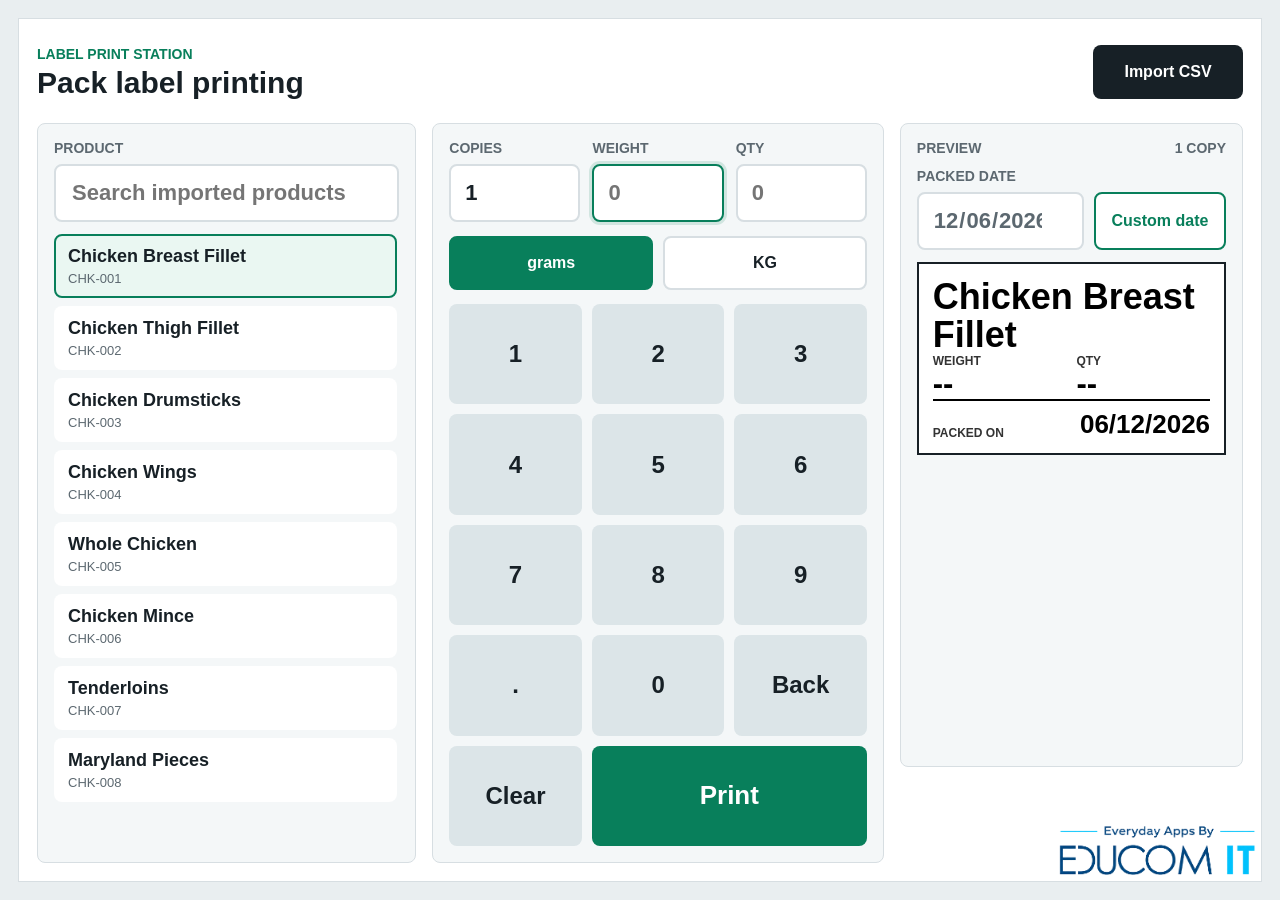
==== awc/index.html @ c5be1747 "Use lowercase awc path" ====
<!doctype html>
<html lang="en">
  <head>
    <meta charset="utf-8">
    <meta name="viewport" content="width=device-width, initial-scale=1">
    <title>Label Print Station</title>
    <link rel="stylesheet" href="styles.css">
  </head>
  <body>
    <main class="app-shell">
      <section class="workspace" aria-label="Label printing controls">
        <header class="topbar">
          <div>
            <p class="eyebrow">Label Print Station</p>
            <h1>Pack label printing</h1>
          </div>
          <label class="import-button">
            Import CSV
            <input id="productImport" type="file" accept=".csv,text/csv">
          </label>
        </header>

        <div class="main-grid">
          <section class="product-panel" aria-label="Products">
            <label class="field-label" for="productSearch">Product</label>
            <input id="productSearch" class="search-input" type="search" placeholder="Search imported products" autocomplete="off">
            <div id="productList" class="product-list" role="listbox" aria-label="Imported products"></div>
          </section>

          <section class="entry-panel" aria-label="Label inputs">
            <div class="field-grid">
              <label class="touch-field">
                <span>Copies</span>
                <input id="copiesInput" class="keypad-target" inputmode="numeric" type="text" value="1" readonly>
              </label>
              <label class="touch-field">
                <span>Weight</span>
                <input id="weightInput" class="keypad-target" inputmode="decimal" type="text" value="" placeholder="0" readonly>
              </label>
              <label class="touch-field">
                <span>QTY</span>
                <input id="qtyInput" class="keypad-target" inputmode="numeric" type="text" value="" placeholder="0" readonly>
              </label>
            </div>

            <div class="unit-row" role="group" aria-label="Weight unit">
              <button id="gramsButton" class="unit-button is-active" type="button" data-unit="grams">grams</button>
              <button id="kgButton" class="unit-button" type="button" data-unit="KG">KG</button>
            </div>

            <section class="keypad" aria-label="Onscreen keypad">
              <button type="button" data-key="1">1</button>
              <button type="button" data-key="2">2</button>
              <button type="button" data-key="3">3</button>
              <button type="button" data-key="4">4</button>
              <button type="button" data-key="5">5</button>
              <button type="button" data-key="6">6</button>
              <button type="button" data-key="7">7</button>
              <button type="button" data-key="8">8</button>
              <button type="button" data-key="9">9</button>
              <button type="button" data-key=".">.</button>
              <button type="button" data-key="0">0</button>
              <button type="button" data-action="back">Back</button>
              <button class="wide" type="button" data-action="clear">Clear</button>
              <button class="wide primary" id="printButton" type="button">Print</button>
            </section>
          </section>

          <section class="preview-panel" aria-label="Label preview">
            <div class="preview-header">
              <span>Preview</span>
              <span id="copySummary">1 copy</span>
            </div>
            <div class="packed-date-control">
              <label class="touch-field" for="packedDateInput">
                <span>Packed date</span>
                <input id="packedDateInput" type="date" disabled>
              </label>
              <button id="packedDateToggle" class="date-toggle-button" type="button">Custom date</button>
            </div>
            <div class="label-preview">
              <div class="label-product" id="previewProduct">Select a product</div>
              <div class="label-meta">
                <div>
                  <span>WEIGHT</span>
                  <strong id="previewWeight">--</strong>
                </div>
                <div>
                  <span>QTY</span>
                  <strong id="previewQty">--</strong>
                </div>
              </div>
              <div class="packed-row">
                <span>PACKED ON</span>
                <strong id="packedDate"></strong>
              </div>
            </div>
          </section>
        </div>
      </section>
    </main>

    <a class="partner-logo-link" href="https://www.educomit.com.au" target="_blank" rel="noopener noreferrer" aria-label="Visit Educom IT">
      <img src="../assets/educom-it-logo.png" alt="Educom IT">
    </a>

    <div id="printArea" aria-hidden="true"></div>
    <script src="app.js"></script>
  </body>
</html>
---- awc/styles.css ----
:root {
  color-scheme: light;
  --ink: #172026;
  --muted: #5c6870;
  --line: #d7dee2;
  --surface: #ffffff;
  --panel: #f4f7f8;
  --accent: #087f5b;
  --accent-dark: #056647;
  --warning: #b95d12;
}

* {
  box-sizing: border-box;
}

body {
  margin: 0;
  min-height: 100vh;
  color: var(--ink);
  background: #e9eef0;
  font-family: Arial, Helvetica, sans-serif;
}

button,
input {
  font: inherit;
}

.app-shell {
  min-height: 100vh;
  padding: 18px;
}

.workspace {
  min-height: calc(100vh - 36px);
  display: flex;
  flex-direction: column;
  gap: 16px;
  padding: 18px;
  background: var(--surface);
  border: 1px solid var(--line);
}

.topbar {
  display: flex;
  align-items: center;
  justify-content: space-between;
  gap: 16px;
  min-height: 70px;
}

.eyebrow {
  margin: 0 0 4px;
  color: var(--accent);
  font-size: 14px;
  font-weight: 700;
  text-transform: uppercase;
}

h1 {
  margin: 0;
  font-size: 30px;
  line-height: 1.1;
  letter-spacing: 0;
}

.import-button {
  position: relative;
  display: inline-flex;
  align-items: center;
  justify-content: center;
  min-width: 150px;
  min-height: 54px;
  padding: 0 18px;
  color: #fff;
  background: var(--ink);
  border-radius: 8px;
  font-weight: 700;
  cursor: pointer;
}

.import-button input {
  position: absolute;
  inset: 0;
  opacity: 0;
  cursor: pointer;
}

.main-grid {
  flex: 1;
  display: grid;
  grid-template-columns: minmax(260px, 1.05fr) minmax(360px, 1.25fr) minmax(280px, 0.95fr);
  gap: 16px;
  min-height: 0;
}

.product-panel,
.entry-panel,
.preview-panel {
  min-width: 0;
  padding: 16px;
  background: var(--panel);
  border: 1px solid var(--line);
  border-radius: 8px;
}

.product-panel {
  display: flex;
  flex-direction: column;
  min-height: 0;
}

.field-label,
.touch-field span {
  display: block;
  margin-bottom: 8px;
  color: var(--muted);
  font-size: 14px;
  font-weight: 700;
  text-transform: uppercase;
}

.search-input,
.touch-field input {
  width: 100%;
  min-height: 58px;
  border: 2px solid var(--line);
  border-radius: 8px;
  background: #fff;
  color: var(--ink);
  font-size: 22px;
  font-weight: 700;
}

.search-input {
  padding: 0 16px;
  margin-bottom: 12px;
}

.touch-field input {
  padding: 0 14px;
  cursor: pointer;
}

.touch-field input.is-active {
  border-color: var(--accent);
  box-shadow: 0 0 0 3px rgba(8, 127, 91, 0.15);
}

.product-list {
  overflow: auto;
  display: grid;
  gap: 8px;
  padding-right: 2px;
}

.product-option {
  width: 100%;
  min-height: 62px;
  padding: 10px 12px;
  text-align: left;
  background: #fff;
  border: 2px solid transparent;
  border-radius: 8px;
  color: var(--ink);
  cursor: pointer;
}

.product-option strong,
.product-option span {
  display: block;
  overflow: hidden;
  text-overflow: ellipsis;
  white-space: nowrap;
}

.product-option strong {
  font-size: 18px;
}

.product-option span {
  margin-top: 4px;
  color: var(--muted);
  font-size: 13px;
}

.product-option.is-selected {
  border-color: var(--accent);
  background: #eaf7f2;
}

.entry-panel {
  display: flex;
  flex-direction: column;
  gap: 14px;
}

.field-grid {
  display: grid;
  grid-template-columns: repeat(3, minmax(0, 1fr));
  gap: 12px;
}

.unit-row {
  display: grid;
  grid-template-columns: 1fr 1fr;
  gap: 10px;
}

.unit-button {
  min-height: 54px;
  border: 2px solid var(--line);
  border-radius: 8px;
  background: #fff;
  color: var(--ink);
  font-weight: 800;
  cursor: pointer;
}

.unit-button.is-active {
  border-color: var(--accent);
  color: #fff;
  background: var(--accent);
}

.packed-date-control {
  display: grid;
  grid-template-columns: minmax(0, 1fr) 132px;
  align-items: end;
  gap: 10px;
}

.packed-date-control input:disabled {
  color: var(--muted);
  opacity: 1;
}

.date-toggle-button {
  min-height: 58px;
  border: 2px solid var(--accent);
  border-radius: 8px;
  background: #fff;
  color: var(--accent);
  font-weight: 800;
  cursor: pointer;
}

.date-toggle-button.is-active {
  color: #fff;
  background: var(--warning);
  border-color: var(--warning);
}

.keypad {
  flex: 1;
  display: grid;
  grid-template-columns: repeat(3, 1fr);
  gap: 10px;
  min-height: 330px;
}

.keypad button {
  min-height: 58px;
  border: 0;
  border-radius: 8px;
  background: #dce5e8;
  color: var(--ink);
  font-size: 24px;
  font-weight: 800;
  cursor: pointer;
}

.keypad button:active,
.product-option:active,
.unit-button:active,
.date-toggle-button:active,
.import-button:active {
  transform: translateY(1px);
}

.keypad .wide {
  grid-column: span 1;
}

.keypad .primary {
  grid-column: span 2;
  color: #fff;
  background: var(--accent);
  font-size: 26px;
}

.keypad .primary:hover,
.import-button:hover {
  background: var(--accent-dark);
}

.preview-panel {
  display: flex;
  flex-direction: column;
  gap: 12px;
  margin-bottom: 96px;
}

.preview-header {
  display: flex;
  align-items: center;
  justify-content: space-between;
  gap: 10px;
  color: var(--muted);
  font-size: 14px;
  font-weight: 700;
  text-transform: uppercase;
}

.label-preview,
.print-label {
  width: 100%;
  aspect-ratio: 100 / 48;
  display: flex;
  flex-direction: column;
  justify-content: space-between;
  padding: 4.5%;
  background: #fff;
  border: 2px solid var(--ink);
  color: #000;
}

.label-product {
  min-height: 38%;
  display: flex;
  align-items: flex-start;
  font-size: clamp(22px, 3.2vw, 36px);
  font-weight: 900;
  line-height: 1.05;
  overflow-wrap: anywhere;
}

.label-meta {
  display: grid;
  grid-template-columns: 1fr 1fr;
  gap: 10px;
}

.label-meta span,
.packed-row span {
  display: block;
  font-size: 12px;
  font-weight: 800;
  color: #333;
}

.label-meta strong {
  display: block;
  font-size: clamp(20px, 2.7vw, 31px);
  line-height: 1;
}

.packed-row {
  display: flex;
  align-items: end;
  justify-content: space-between;
  gap: 12px;
  border-top: 2px solid #000;
  padding-top: 8px;
}

.packed-row strong {
  font-size: clamp(18px, 2.2vw, 26px);
}

.partner-logo-link {
  position: fixed;
  right: 20px;
  bottom: 20px;
  z-index: 20;
  display: inline-flex;
  width: clamp(150px, 16vw, 240px);
  align-items: center;
  justify-content: center;
  line-height: 0;
}

.partner-logo-link img {
  display: block;
  width: 100%;
  height: auto;
}

.partner-logo-link:focus-visible {
  outline: 3px solid var(--accent);
  outline-offset: 3px;
}

#printArea {
  display: none;
}

@media (max-width: 980px) {
  .app-shell {
    padding: 10px;
  }

  .workspace {
    min-height: calc(100vh - 20px);
    padding: 12px;
  }

  .main-grid {
    grid-template-columns: 1fr;
  }

  .product-list {
    max-height: 260px;
  }

  .field-grid {
    grid-template-columns: repeat(3, minmax(0, 1fr));
  }
}

@media (max-height: 820px) and (min-width: 981px) {
  .app-shell {
    height: 100vh;
    min-height: 0;
    padding: 6px;
  }

  .workspace {
    min-height: 0;
    height: calc(100vh - 12px);
    gap: 10px;
    padding: 12px;
  }

  .topbar {
    min-height: 54px;
  }

  h1 {
    font-size: 25px;
  }

  .product-panel,
  .entry-panel,
  .preview-panel {
    padding: 12px;
  }

  .preview-panel {
    margin-bottom: 84px;
  }

  .search-input,
  .touch-field input,
  .unit-button,
  .date-toggle-button,
  .keypad button {
    min-height: 50px;
  }

  .keypad {
    min-height: 270px;
    gap: 8px;
  }
}

@media (max-width: 640px) {
  .topbar {
    align-items: stretch;
    flex-direction: column;
  }

  h1 {
    font-size: 25px;
  }

  .import-button {
    width: 100%;
  }

  .field-grid {
    grid-template-columns: 1fr;
  }

  .packed-date-control {
    grid-template-columns: 1fr;
  }

  .partner-logo-link {
    right: 10px;
    bottom: 10px;
    width: 128px;
  }

  .preview-panel {
    margin-bottom: 64px;
  }
}

@page {
  size: 100mm 48mm;
  margin: 0;
}

@media print {
  html,
  body {
    width: 100mm;
    margin: 0;
    background: #fff;
  }

  .app-shell {
    display: none;
  }

  .partner-logo-link {
    display: none;
  }

  #printArea {
    display: block;
  }

  .print-label {
    width: 100mm;
    height: 48mm;
    aspect-ratio: auto;
    page-break-after: always;
    break-after: page;
    border: 0;
  }

  .print-label:last-child {
    page-break-after: auto;
    break-after: auto;
  }

  .print-label .label-product {
    font-size: 21pt;
  }

  .print-label .label-meta strong {
    font-size: 18pt;
  }

  .print-label .packed-row strong {
    font-size: 15pt;
  }
}
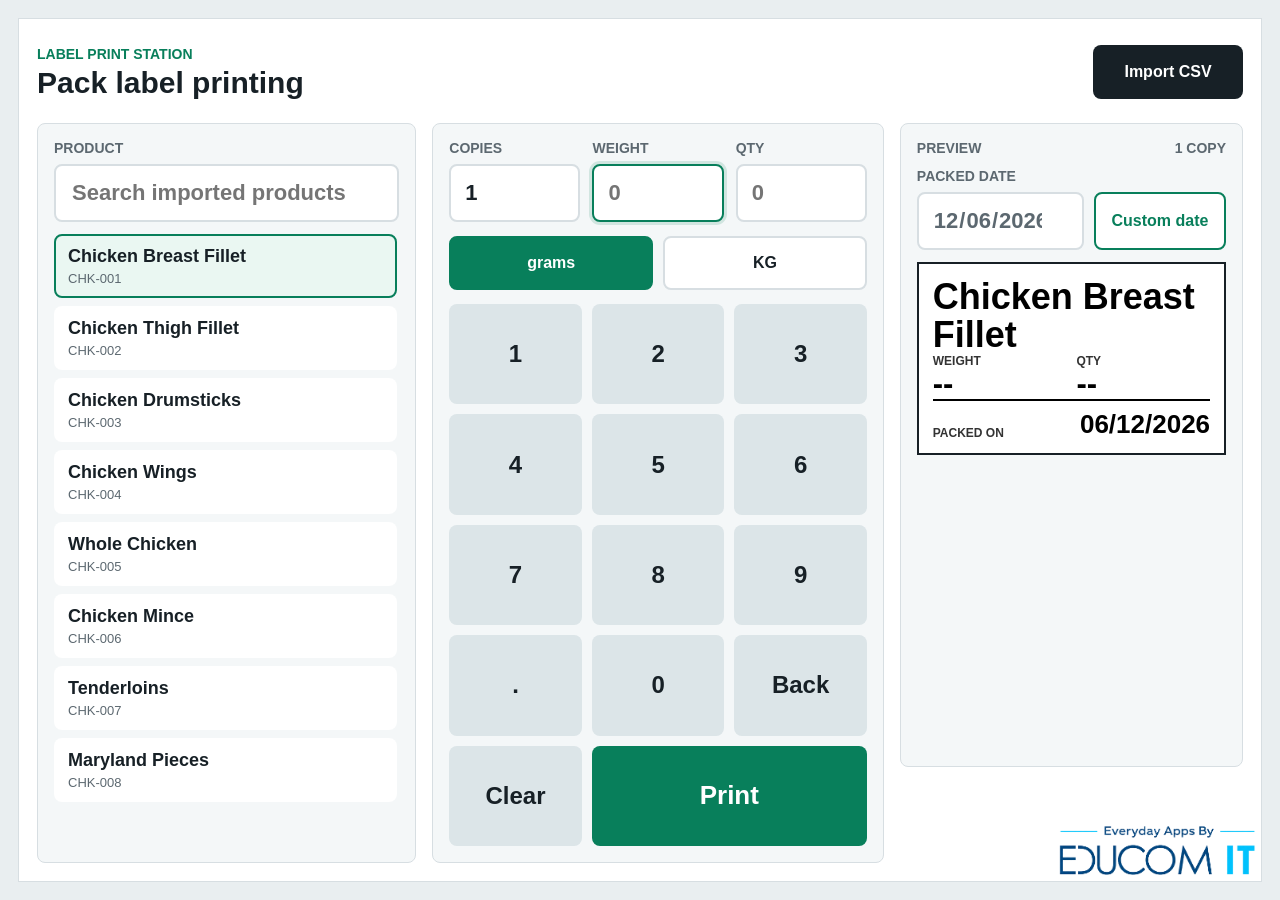
==== commit d18b216f: "Add local label print app" ====
--- a/awc/index.html
+++ b/awc/index.html
@@ -14,10 +14,13 @@
             <p class="eyebrow">Label Print Station</p>
             <h1>Pack label printing</h1>
           </div>
-          <label class="import-button">
-            Import CSV
-            <input id="productImport" type="file" accept=".csv,text/csv">
-          </label>
+          <div class="topbar-actions">
+            <button id="settingsButton" class="secondary-button" type="button" hidden>Settings</button>
+            <label class="import-button">
+              Import CSV
+              <input id="productImport" type="file" accept=".csv,text/csv">
+            </label>
+          </div>
         </header>
 
         <div class="main-grid">
@@ -105,6 +108,46 @@
     </a>
 
     <div id="printArea" aria-hidden="true"></div>
+
+    <dialog id="settingsDialog" class="settings-dialog" aria-labelledby="settingsTitle">
+      <form method="dialog" class="settings-panel">
+        <header class="settings-header">
+          <h2 id="settingsTitle">Print settings</h2>
+          <button class="icon-button" id="settingsCloseButton" type="button" aria-label="Close settings">x</button>
+        </header>
+        <label class="settings-field">
+          <span>Printer</span>
+          <select id="printerSelect"></select>
+        </label>
+        <label class="settings-field">
+          <span>Preset</span>
+          <input id="presetInput" type="text" placeholder="Optional preset name">
+        </label>
+        <label class="settings-field">
+          <span>Media</span>
+          <input id="mediaInput" type="text" value="Custom.100x48mm">
+        </label>
+        <label class="settings-field">
+          <span>Orientation</span>
+          <select id="orientationSelect">
+            <option value="portrait">Portrait</option>
+            <option value="landscape">Landscape</option>
+          </select>
+        </label>
+        <label class="settings-check">
+          <input id="fitToPageInput" type="checkbox" checked>
+          <span>Fit to page</span>
+        </label>
+        <label class="settings-field">
+          <span>Advanced lp options</span>
+          <input id="rawOptionsInput" type="text" placeholder="Example: print-quality=5 sides=one-sided">
+        </label>
+        <p id="settingsStatus" class="settings-status" role="status"></p>
+        <footer class="settings-footer">
+          <button id="saveSettingsButton" class="primary-action" type="button">Save</button>
+        </footer>
+      </form>
+    </dialog>
     <script src="app.js"></script>
   </body>
 </html>
--- a/awc/styles.css
+++ b/awc/styles.css
@@ -50,6 +50,12 @@
   min-height: 70px;
 }
 
+.topbar-actions {
+  display: flex;
+  align-items: center;
+  gap: 10px;
+}
+
 .eyebrow {
   margin: 0 0 4px;
   color: var(--accent);
@@ -80,6 +86,17 @@
   cursor: pointer;
 }
 
+.secondary-button {
+  min-width: 128px;
+  min-height: 54px;
+  border: 2px solid var(--ink);
+  border-radius: 8px;
+  background: #fff;
+  color: var(--ink);
+  font-weight: 800;
+  cursor: pointer;
+}
+
 .import-button input {
   position: absolute;
   inset: 0;
@@ -275,6 +292,7 @@
 .product-option:active,
 .unit-button:active,
 .date-toggle-button:active,
+.secondary-button:active,
 .import-button:active {
   transform: translateY(1px);
 }
@@ -396,6 +414,105 @@
   display: none;
 }
 
+.settings-dialog {
+  width: min(520px, calc(100vw - 28px));
+  padding: 0;
+  border: 0;
+  border-radius: 8px;
+  color: var(--ink);
+  background: #fff;
+}
+
+.settings-dialog::backdrop {
+  background: rgba(23, 32, 38, 0.42);
+}
+
+.settings-panel {
+  display: grid;
+  gap: 14px;
+  padding: 18px;
+}
+
+.settings-header,
+.settings-footer {
+  display: flex;
+  align-items: center;
+  justify-content: space-between;
+  gap: 12px;
+}
+
+.settings-header h2 {
+  margin: 0;
+  font-size: 22px;
+}
+
+.icon-button {
+  width: 42px;
+  height: 42px;
+  border: 0;
+  border-radius: 8px;
+  background: #dce5e8;
+  color: var(--ink);
+  font-size: 20px;
+  font-weight: 900;
+  cursor: pointer;
+}
+
+.settings-field span,
+.settings-check span {
+  display: block;
+  margin-bottom: 7px;
+  color: var(--muted);
+  font-size: 13px;
+  font-weight: 800;
+  text-transform: uppercase;
+}
+
+.settings-field input,
+.settings-field select {
+  width: 100%;
+  min-height: 48px;
+  padding: 0 12px;
+  border: 2px solid var(--line);
+  border-radius: 8px;
+  background: #fff;
+  color: var(--ink);
+}
+
+.settings-check {
+  display: flex;
+  align-items: center;
+  gap: 10px;
+}
+
+.settings-check input {
+  width: 22px;
+  height: 22px;
+}
+
+.settings-check span {
+  margin: 0;
+}
+
+.settings-status {
+  min-height: 20px;
+  margin: 0;
+  color: var(--muted);
+  font-size: 14px;
+  font-weight: 700;
+}
+
+.primary-action {
+  min-width: 128px;
+  min-height: 50px;
+  border: 0;
+  border-radius: 8px;
+  background: var(--accent);
+  color: #fff;
+  font-weight: 800;
+  cursor: pointer;
+}
+
 @media (max-width: 980px) {
   .app-shell {
     padding: 10px;
@@ -471,11 +588,17 @@
     flex-direction: column;
   }
 
+  .topbar-actions {
+    align-items: stretch;
+    flex-direction: column;
+  }
+
   h1 {
     font-size: 25px;
   }
 
-  .import-button {
+  .import-button,
+  .secondary-button {
     width: 100%;
   }
 
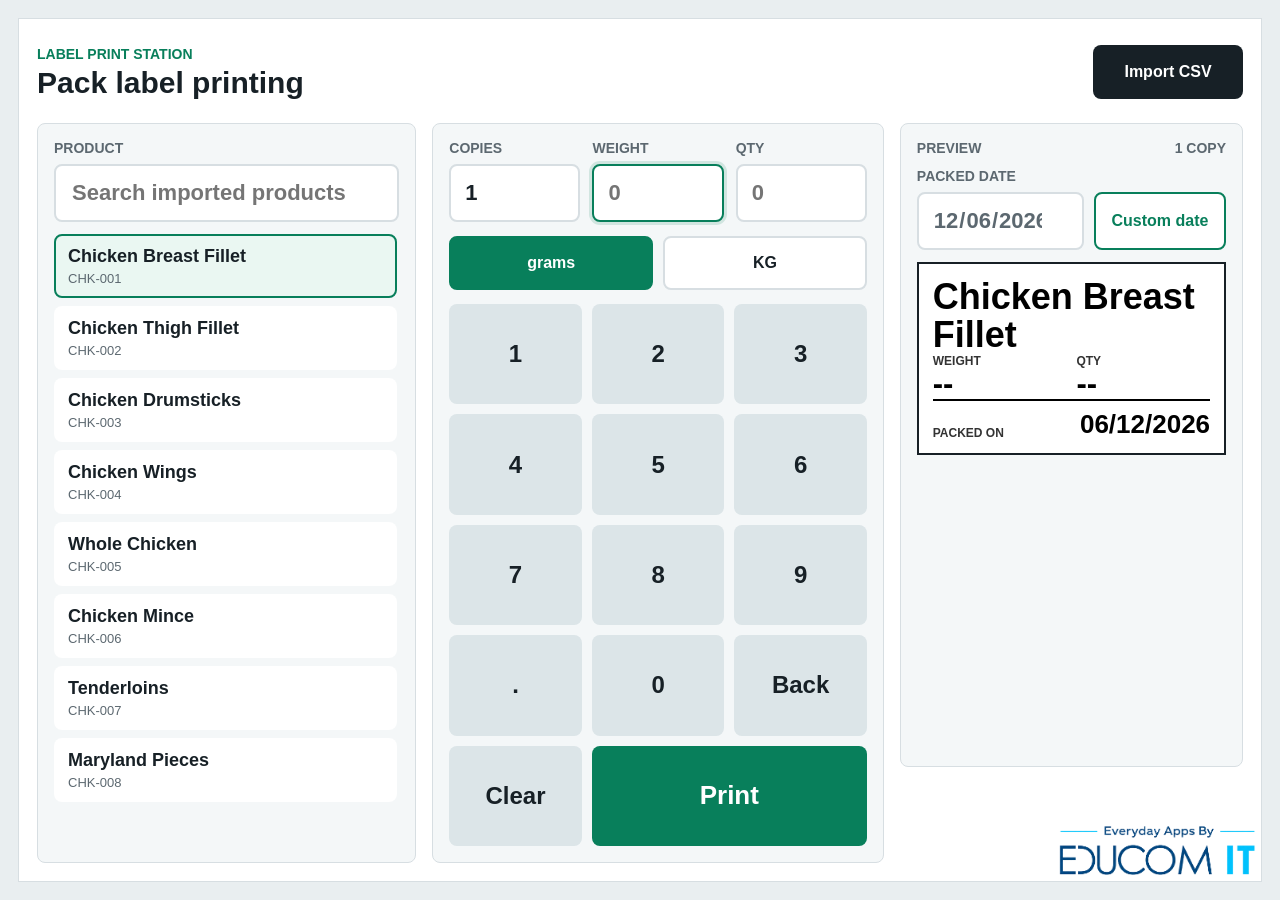
==== commit c621f4c0: "Revert "Add local label print app" This reverts commit d18b216fd42761d98570e8f2b2d6c0815d90d41e." ====
--- a/awc/index.html
+++ b/awc/index.html
@@ -14,13 +14,10 @@
             <p class="eyebrow">Label Print Station</p>
             <h1>Pack label printing</h1>
           </div>
-          <div class="topbar-actions">
-            <button id="settingsButton" class="secondary-button" type="button" hidden>Settings</button>
-            <label class="import-button">
-              Import CSV
-              <input id="productImport" type="file" accept=".csv,text/csv">
-            </label>
-          </div>
+          <label class="import-button">
+            Import CSV
+            <input id="productImport" type="file" accept=".csv,text/csv">
+          </label>
         </header>
 
         <div class="main-grid">
@@ -108,46 +105,6 @@
     </a>
 
     <div id="printArea" aria-hidden="true"></div>
-
-    <dialog id="settingsDialog" class="settings-dialog" aria-labelledby="settingsTitle">
-      <form method="dialog" class="settings-panel">
-        <header class="settings-header">
-          <h2 id="settingsTitle">Print settings</h2>
-          <button class="icon-button" id="settingsCloseButton" type="button" aria-label="Close settings">x</button>
-        </header>
-        <label class="settings-field">
-          <span>Printer</span>
-          <select id="printerSelect"></select>
-        </label>
-        <label class="settings-field">
-          <span>Preset</span>
-          <input id="presetInput" type="text" placeholder="Optional preset name">
-        </label>
-        <label class="settings-field">
-          <span>Media</span>
-          <input id="mediaInput" type="text" value="Custom.100x48mm">
-        </label>
-        <label class="settings-field">
-          <span>Orientation</span>
-          <select id="orientationSelect">
-            <option value="portrait">Portrait</option>
-            <option value="landscape">Landscape</option>
-          </select>
-        </label>
-        <label class="settings-check">
-          <input id="fitToPageInput" type="checkbox" checked>
-          <span>Fit to page</span>
-        </label>
-        <label class="settings-field">
-          <span>Advanced lp options</span>
-          <input id="rawOptionsInput" type="text" placeholder="Example: print-quality=5 sides=one-sided">
-        </label>
-        <p id="settingsStatus" class="settings-status" role="status"></p>
-        <footer class="settings-footer">
-          <button id="saveSettingsButton" class="primary-action" type="button">Save</button>
-        </footer>
-      </form>
-    </dialog>
     <script src="app.js"></script>
   </body>
 </html>
--- a/awc/styles.css
+++ b/awc/styles.css
@@ -50,12 +50,6 @@
   min-height: 70px;
 }
 
-.topbar-actions {
-  display: flex;
-  align-items: center;
-  gap: 10px;
-}
-
 .eyebrow {
   margin: 0 0 4px;
   color: var(--accent);
@@ -86,17 +80,6 @@
   cursor: pointer;
 }
 
-.secondary-button {
-  min-width: 128px;
-  min-height: 54px;
-  border: 2px solid var(--ink);
-  border-radius: 8px;
-  background: #fff;
-  color: var(--ink);
-  font-weight: 800;
-  cursor: pointer;
-}
-
 .import-button input {
   position: absolute;
   inset: 0;
@@ -292,7 +275,6 @@
 .product-option:active,
 .unit-button:active,
 .date-toggle-button:active,
-.secondary-button:active,
 .import-button:active {
   transform: translateY(1px);
 }
@@ -414,105 +396,6 @@
   display: none;
 }
 
-.settings-dialog {
-  width: min(520px, calc(100vw - 28px));
-  padding: 0;
-  border: 0;
-  border-radius: 8px;
-  color: var(--ink);
-  background: #fff;
-}
-
-.settings-dialog::backdrop {
-  background: rgba(23, 32, 38, 0.42);
-}
-
-.settings-panel {
-  display: grid;
-  gap: 14px;
-  padding: 18px;
-}
-
-.settings-header,
-.settings-footer {
-  display: flex;
-  align-items: center;
-  justify-content: space-between;
-  gap: 12px;
-}
-
-.settings-header h2 {
-  margin: 0;
-  font-size: 22px;
-}
-
-.icon-button {
-  width: 42px;
-  height: 42px;
-  border: 0;
-  border-radius: 8px;
-  background: #dce5e8;
-  color: var(--ink);
-  font-size: 20px;
-  font-weight: 900;
-  cursor: pointer;
-}
-
-.settings-field span,
-.settings-check span {
-  display: block;
-  margin-bottom: 7px;
-  color: var(--muted);
-  font-size: 13px;
-  font-weight: 800;
-  text-transform: uppercase;
-}
-
-.settings-field input,
-.settings-field select {
-  width: 100%;
-  min-height: 48px;
-  padding: 0 12px;
-  border: 2px solid var(--line);
-  border-radius: 8px;
-  background: #fff;
-  color: var(--ink);
-}
-
-.settings-check {
-  display: flex;
-  align-items: center;
-  gap: 10px;
-}
-
-.settings-check input {
-  width: 22px;
-  height: 22px;
-}
-
-.settings-check span {
-  margin: 0;
-}
-
-.settings-status {
-  min-height: 20px;
-  margin: 0;
-  color: var(--muted);
-  font-size: 14px;
-  font-weight: 700;
-}
-
-.primary-action {
-  min-width: 128px;
-  min-height: 50px;
-  border: 0;
-  border-radius: 8px;
-  background: var(--accent);
-  color: #fff;
-  font-weight: 800;
-  cursor: pointer;
-}
-
 @media (max-width: 980px) {
   .app-shell {
     padding: 10px;
@@ -588,17 +471,11 @@
     flex-direction: column;
   }
 
-  .topbar-actions {
-    align-items: stretch;
-    flex-direction: column;
-  }
-
   h1 {
     font-size: 25px;
   }
 
-  .import-button,
-  .secondary-button {
+  .import-button {
     width: 100%;
   }
 
